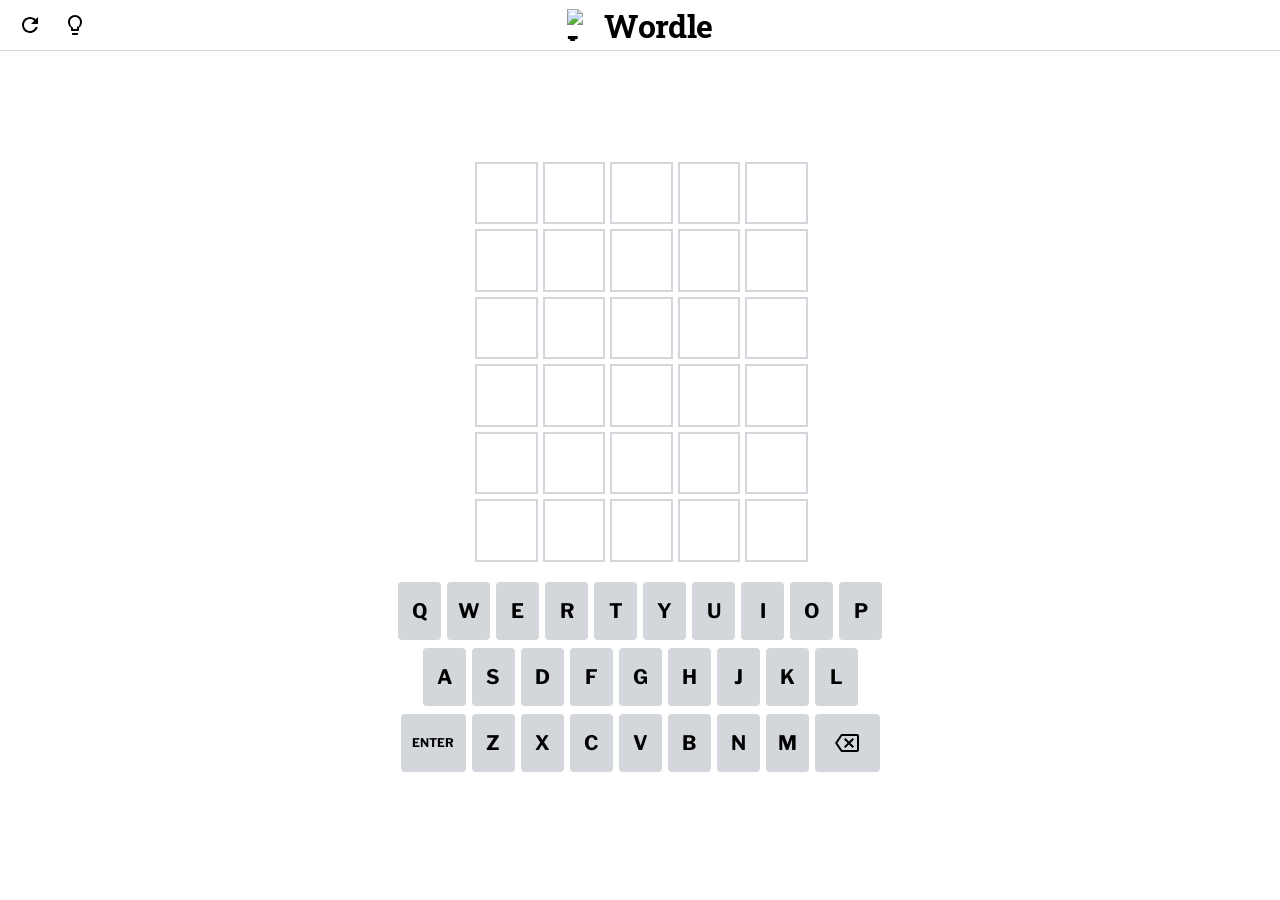
==== index.html @ 40e52862 "Add files via upload" ====
<!DOCTYPE html>
<html lang="zh-CN">
<head>
    <meta charset="UTF-8">
    <meta name="viewport" content="width=device-width, initial-scale=1.0, maximum-scale=1.0, user-scalable=no">
    <title>Wordle</title>
    <link rel="icon" type="image/png" href="wordle_logo_32x32.png">
    
    <!-- 引入官方替代字体 -->
    <link rel="preconnect" href="https://fonts.googleapis.com">
    <link rel="preconnect" href="https://fonts.gstatic.com" crossorigin>
    <link href="https://fonts.googleapis.com/css2?family=Libre+Franklin:wght@700&family=Roboto+Slab:wght@700&display=swap" rel="stylesheet">
    
    <style>
        :root {
            --green: #6aaa64;
            --yellow: #c9b458;
            --gray: #787c7e;
            --border-empty: #d3d6da;
            --border-filled: #878a8c;
            --bg: #ffffff;
            --text: #000000;
            --key-bg: #d3d6da;
        }
        @media (prefers-color-scheme: dark) {
            :root {
                --bg: #121213;
                --text: #ffffff;
                --border-empty: #3a3a3c;
                --border-filled: #565758;
                --key-bg: #818384;
            }
        }

        body {
            background-color: var(--bg);
            color: var(--text);
            font-family: 'Libre Franklin', sans-serif;
            margin: 0;
            display: flex;
            flex-direction: column;
            height: 100vh;
            overflow: hidden;
        }

        header {
            width: 100%;
            height: 50px;
            display: flex;
            justify-content: center;
            align-items: center;
            border-bottom: 1px solid var(--border-empty);
            font-family: 'Roboto Slab', serif;
            font-size: 32px;
            font-weight: 700;
            letter-spacing: -0.02em;
            position: relative;
            z-index: 30;
            flex-shrink: 0;
        }

        .header-controls { position: absolute; left: 10px; display: flex; gap: 5px; }
        .icon-btn { background: none; border: none; cursor: pointer; padding: 8px; display: flex; align-items: center; border-radius: 4px; transition: background-color 0.2s; outline: none; fill: var(--text); }
        .icon-btn:hover { background-color: rgba(120, 120, 120, 0.1); }
        .icon-btn svg { width: 24px; height: 24px; }

        header img { 
            width: 32px; 
            height: 32px; 
            margin-right: 5px; /* 间距 5px */
        }

        #main-layout { display: flex; flex-grow: 1; width: 100%; position: relative; overflow: hidden; }

        /* 提示面板：绝对定位在左侧，全高 */
        #hint-panel {
            position: absolute;
            left: 0;
            top: 0;
            bottom: 0;
            width: 200px;
            background-color: var(--bg);
            border-right: 1px solid var(--border-empty);
            z-index: 20;
            display: none;
            flex-direction: column;
            box-shadow: 2px 0 10px rgba(0,0,0,0.05);
            animation: slideIn 0.2s ease-out;
        }
        @keyframes slideIn { from { transform: translateX(-100%); } to { transform: translateX(0); } }

        #hint-header { padding: 15px 10px; font-size: 13px; font-weight: 700; text-transform: uppercase; border-bottom: 1px solid var(--border-empty); text-align: center; color: var(--gray); letter-spacing: 0.5px; }
        #hint-list { flex-grow: 1; overflow-y: auto; padding: 10px 0; font-family: 'Libre Franklin', sans-serif; font-weight: 700; font-size: 17px; line-height: 2.2; text-transform: uppercase; text-align: center; }
        #hint-list::-webkit-scrollbar { width: 4px; }
        #hint-list::-webkit-scrollbar-thumb { background: var(--border-empty); }

        /* 作答区：始终保持全屏居中 */
        #game-area { flex-grow: 1; display: flex; flex-direction: column; align-items: center; justify-content: center; width: 100%; }
        #game-container { display: flex; justify-content: center; align-items: center; margin-bottom: 10px; }
        #board { display: grid; grid-template-columns: repeat(5, 1fr); grid-gap: 5px; width: 330px; height: 400px; padding: 10px; visibility: hidden; }

        /* 键盘：等宽设计 */
        #keyboard { width: 100%; padding: 0 10px 20px; flex-shrink: 0; }
        .keyboard-row { display: flex; justify-content: center; margin-bottom: 8px; gap: 6px; }

        .key {
            background-color: var(--key-bg);
            border: 0;
            border-radius: 4px;
            height: 58px;
            width: 43px; /* 普通按键等宽 */
            display: flex;
            justify-content: center;
            align-items: center;
            font-family: 'Libre Franklin', sans-serif;
            font-weight: 700;
            font-size: 20px;
            cursor: pointer;
            color: var(--text);
            text-transform: uppercase;
            outline: none;
            fill: var(--text);
            user-select: none;
            -webkit-tap-highlight-color: transparent;
        }

        .key.wide {
            width: 65px; /* 功能键等宽 */
            font-size: 12px;
        }

        .key svg { width: 24px; height: 24px; pointer-events: none; }

        .tile { width: 100%; aspect-ratio: 1 / 1; border: 2px solid var(--border-empty); display: flex; justify-content: center; align-items: center; font-size: 2rem; font-weight: 700; text-transform: uppercase; box-sizing: border-box; user-select: none; backface-visibility: hidden; }
        .tile[data-state="filled"] { border-color: var(--border-filled); }
        .tile[data-state="correct"] { background-color: var(--green); border-color: var(--green); color: white; }
        .tile[data-state="present"] { background-color: var(--yellow); border-color: var(--yellow); color: white; }
        .tile[data-state="absent"] { background-color: var(--gray); border-color: var(--gray); color: white; }
        
        .pop { animation: pop 0.1s ease-in-out; }
        @keyframes pop { 50% { transform: scale(1.1); } }
        .flip { animation: flip 0.5s ease-in forwards; }
        @keyframes flip { 0% { transform: rotateX(0); } 50% { transform: rotateX(90deg); } 100% { transform: rotateX(0); } }
        .shake { animation: shake 600ms ease-in-out; }
        @keyframes shake { 0%, 100% { transform: translateX(0); } 10%, 30%, 50%, 70%, 90% { transform: translateX(-4px); } 20%, 40%, 60%, 80% { transform: translateX(4px); } }

        #toast-container { position: fixed; top: 10%; left: 50%; transform: translateX(-50%); z-index: 1000; display: flex; flex-direction: column; align-items: center; pointer-events: none; width: 100%; }
        .toast { background-color: var(--text); color: var(--bg); padding: 12px 18px; border-radius: 4px; font-family: 'Libre Franklin', sans-serif; font-weight: 700; margin-bottom: 10px; width: fit-content; text-align: center; box-shadow: 0 4px 10px rgba(0,0,0,0.3); opacity: 1; transition: opacity 0.4s ease; }
        #loading { position: absolute; top: 50%; font-weight: 700; }
    </style>
</head>
<body>

    <header>
        <div class="header-controls">
            <button class="icon-btn" title="Restart" onclick="resetGame()">
                <svg viewBox="0 0 24 24"><path d="M17.65,6.35C16.2,4.9 14.21,4 12,4c-4.42,0-7.99,3.58-7.99,8s3.57,8,7.99,8c3.73,0,6.84-2.55,7.73-6h-2.08 c-0.82,2.33-3.04,4-5.65,4c-3.31,0-6-2.69-6-6s2.69-6,6-6c1.66,0,3.14,0.69,4.22,1.78L13,11h7V4L17.65,6.35z"/></svg>
            </button>
            <button class="icon-btn" title="Hints" onclick="toggleHints()">
                <svg viewBox="0 0 24 24"><path d="M9 21c0 .55.45 1 1 1h4c.55 0 1-.45 1-1v-1H9v1zm3-19C8.14 2 5 5.14 5 9c0 2.38 1.19 4.47 3 5.74V17c0 .55.45 1 1 1h6c.55 0 1-.45 1-1v-2.26c1.81-1.27 3-3.36 3-5.74 0-3.86-3.14-7-7-7zm2.85 11.1l-.85.6V16h-4v-1.3l-.85-.6C7.8 13.15 7 11.18 7 9c0-2.76 2.24-5 5-5s5 2.24 5 5c0 2.18-.8 4.15-2.15 5.1z"/></svg>
            </button>
        </div>
        <img src="wordle_logo_32x32.png" alt="Logo">
        Wordle
    </header>

    <div id="loading">Loading dictionary...</div>
    <div id="toast-container"></div>

    <div id="main-layout">
        <aside id="hint-panel">
            <div id="hint-header">Possible Words</div>
            <div id="hint-list"></div>
        </aside>

        <main id="game-area">
            <div id="game-container">
                <div id="board"></div>
            </div>

            <div id="keyboard">
                <div class="keyboard-row" id="row1"></div>
                <div class="keyboard-row" id="row2"></div>
                <div class="keyboard-row" id="row3"></div>
            </div>
        </main>
    </div>

<script>
    const ANSWERS_FILE = 'possible_words.txt';
    const ALLOWED_FILE = 'allowed_words.txt';

    let targetWord = "";
    let validGuesses = new Set();
    let answersPool = [];
    let currentGuess = "";
    let guesses = [];
    let isAnimating = false;
    let initialized = false;
    let gameOverToast = null;
    let gameStatus = "playing";
    let hintsVisible = false;

    let constraints = {
        correct: Array(5).fill(null),
        present: {}, 
        absent: new Set()
    };

    const PRAISES = ["Genius", "Magnificent", "Impressive", "Splendid", "Great", "Phew"];

    async function initGame() {
        try {
            const [res1, res2] = await Promise.all([fetch(ANSWERS_FILE), fetch(ALLOWED_FILE)]);
            const text1 = await res1.text();
            const text2 = await res2.text();
            answersPool = text1.split(/\r?\n/).map(w => w.trim().toUpperCase()).filter(w => w.length === 5).sort();
            const allowed = text2.split(/\r?\n/).map(w => w.trim().toUpperCase()).filter(w => w.length === 5);
            validGuesses = new Set([...answersPool, ...allowed]);
            startNewRound();
            document.getElementById('loading').style.display = 'none';
            document.getElementById('board').style.visibility = 'visible';
            initialized = true;
        } catch (e) {
            document.getElementById('loading').textContent = "Dictionary Load Error.";
        }
    }

    function startNewRound() {
        if (gameOverToast) { gameOverToast.remove(); gameOverToast = null; }
        targetWord = answersPool[Math.floor(Math.random() * answersPool.length)];
        currentGuess = "";
        guesses = [];
        gameStatus = "playing";
        constraints = { correct: Array(5).fill(null), present: {}, absent: new Set() };
        updateHintList();
        
        document.querySelectorAll('.tile').forEach(tile => {
            tile.textContent = "";
            tile.removeAttribute("data-state");
            tile.classList.remove("pop", "shake", "flip");
        });
        document.querySelectorAll('.key').forEach(key => {
            key.removeAttribute("data-state");
            key.style.backgroundColor = "";
            key.style.color = "";
        });
    }

    function toggleHints() {
        hintsVisible = !hintsVisible;
        const panel = document.getElementById('hint-panel');
        panel.style.display = hintsVisible ? 'flex' : 'none';
        if (hintsVisible) updateHintList();
    }

    function updateHintList() {
        const listEl = document.getElementById('hint-list');
        const possible = answersPool.filter(word => {
            for (let i = 0; i < 5; i++) {
                if (constraints.correct[i] && word[i] !== constraints.correct[i]) return false;
            }
            for (let char in constraints.present) {
                if (!word.includes(char)) return false;
                for (let pos of constraints.present[char]) {
                    if (word[pos] === char) return false;
                }
            }
            for (let char of constraints.absent) {
                if (constraints.correct.includes(char) || constraints.present[char]) continue;
                if (word.includes(char)) return false;
            }
            return true;
        });

        document.getElementById('hint-header').textContent = `${possible.length} Possible`;
        listEl.innerHTML = possible.join('<br>');
    }

    function resetGame() {
        if (isAnimating) return;
        if (document.activeElement) document.activeElement.blur();
        startNewRound();
        showToast("New Game Started");
    }

    const board = document.getElementById("board");
    for (let i = 0; i < 30; i++) {
        const tile = document.createElement("div");
        tile.className = "tile";
        tile.id = "tile-" + i;
        board.appendChild(tile);
    }

    const keyRows = [['Q','W','E','R','T','Y','U','I','O','P'],['A','S','D','F','G','H','J','K','L'],['ENTER','Z','X','C','V','B','N','M','⌫']];
    keyRows.forEach((row, idx) => {
        const rowEl = document.getElementById(`row${idx + 1}`);
        row.forEach(key => {
            const btn = document.createElement("button");
            btn.className = "key";
            if (key === "ENTER" || key === "⌫") btn.classList.add("wide");
            btn.dataset.key = key;
            if (key === "⌫") {
                btn.innerHTML = `<svg viewBox="0 0 24 24"><path d="M22 3H7c-.69 0-1.23.35-1.59.88L0 12l5.41 8.11c.36.53.9.89 1.59.89h15c1.1 0 2-.9 2-2V5c0-1.1-.9-2-2-2zm0 16H7.07L2.4 12l4.66-7H22v14zm-11.59-2L14 13.41 17.59 17 19 15.59 15.41 12 19 8.41 17.59 7 14 10.59 10.41 7 9 8.41 12.59 12 9 15.59z"></path></svg>`;
            } else {
                btn.textContent = key;
            }
            btn.onclick = (e) => { handleInput(key); e.currentTarget.blur(); };
            rowEl.appendChild(btn);
        });
    });

    function handleInput(key) {
        if (!initialized || isAnimating || gameStatus !== "playing") return;

        if (key === "ENTER") {
            validateAndSubmit();
        } else if (key === "⌫" || key === "Backspace") {
            if (currentGuess.length > 0) {
                const idx = guesses.length * 5 + currentGuess.length - 1;
                const tile = document.getElementById(`tile-${idx}`);
                tile.textContent = "";
                tile.removeAttribute("data-state");
                tile.classList.remove("pop");
                currentGuess = currentGuess.slice(0, -1);
            }
        } else if (/^[A-Z]$/.test(key.toUpperCase()) && currentGuess.length < 5) {
            const char = key.toUpperCase();
            const idx = guesses.length * 5 + currentGuess.length;
            const tile = document.getElementById(`tile-${idx}`);
            tile.textContent = char;
            tile.setAttribute("data-state", "filled");
            tile.classList.remove("pop");
            void tile.offsetWidth;
            tile.classList.add("pop");
            currentGuess += char;
        }
    }

    document.onkeydown = (e) => {
        if (e.key === "Enter" && document.activeElement) document.activeElement.blur();
        handleInput(e.key === "Enter" ? "ENTER" : e.key === "Backspace" ? "⌫" : e.key.toUpperCase());
    };

    function validateAndSubmit() {
        if (currentGuess.length < 5) {
            showToast("Not enough letters");
            shakeRow();
            return;
        }
        if (!validGuesses.has(currentGuess)) {
            showToast("Not in word list");
            shakeRow();
            return;
        }
        submitGuess();
    }

    function shakeRow() {
        const startIdx = guesses.length * 5;
        for (let i = 0; i < 5; i++) {
            const tile = document.getElementById(`tile-${startIdx + i}`);
            tile.classList.remove("shake");
            void tile.offsetWidth; 
            tile.classList.add("shake");
            setTimeout(() => tile.classList.remove("shake"), 600);
        }
    }

    function submitGuess() {
        isAnimating = true;
        const startIdx = guesses.length * 5;
        const guessString = currentGuess;
        const guessArr = guessString.split("");
        const targetArr = [...targetWord];
        const states = Array(5).fill("absent");

        guessArr.forEach((c, i) => {
            if (c === targetArr[i]) {
                states[i] = "correct";
                targetArr[i] = null;
                constraints.correct[i] = c;
            }
        });
        guessArr.forEach((c, i) => {
            if (states[i] !== "correct" && targetArr.includes(c)) {
                states[i] = "present";
                targetArr[targetArr.indexOf(c)] = null;
                if (!constraints.present[c]) constraints.present[c] = [];
                constraints.present[c].push(i);
            } else if (states[i] === "absent") {
                constraints.absent.add(c);
            }
        });

        guessArr.forEach((char, i) => {
            const tile = document.getElementById(`tile-${startIdx + i}`);
            setTimeout(() => {
                tile.classList.remove("pop", "shake", "flip");
                void tile.offsetWidth; 
                tile.classList.add("flip");
                setTimeout(() => tile.setAttribute("data-state", states[i]), 250);
            }, i * 300);
        });

        setTimeout(() => {
            guessArr.forEach((char, i) => updateKey(char, states[i]));
            isAnimating = false;
            if (hintsVisible) updateHintList();
            
            if (guessString === targetWord) {
                gameStatus = "won";
                showToast(PRAISES[guesses.length - 1]);
            } else if (guesses.length === 6) {
                gameStatus = "lost";
                showToast(targetWord, true);
            }
        }, 1700); 

        guesses.push(guessString);
        currentGuess = "";
    }

    function updateKey(char, state) {
        const key = document.querySelector(`.key[data-key="${char}"]`);
        if (!key) return;
        const current = key.getAttribute("data-state");
        if (state === "correct") {
            key.setAttribute("data-state", "correct");
            key.style.backgroundColor = "var(--green)";
        } else if (state === "present" && current !== "correct") {
            key.setAttribute("data-state", "present");
            key.style.backgroundColor = "var(--yellow)";
        } else if (!current) {
            key.setAttribute("data-state", "absent");
            key.style.backgroundColor = "var(--gray)";
        }
        key.style.color = "white";
    }

    function showToast(msg, persistent = false) {
        const t = document.createElement("div");
        t.className = "toast";
        t.textContent = msg;
        document.getElementById("toast-container").appendChild(t);
        if (persistent) {
            gameOverToast = t;
        } else {
            setTimeout(() => {
                t.style.opacity = "0";
                setTimeout(() => t.remove(), 400);
            }, 1800);
        }
    }

    initGame();
</script>
</body>
</html>
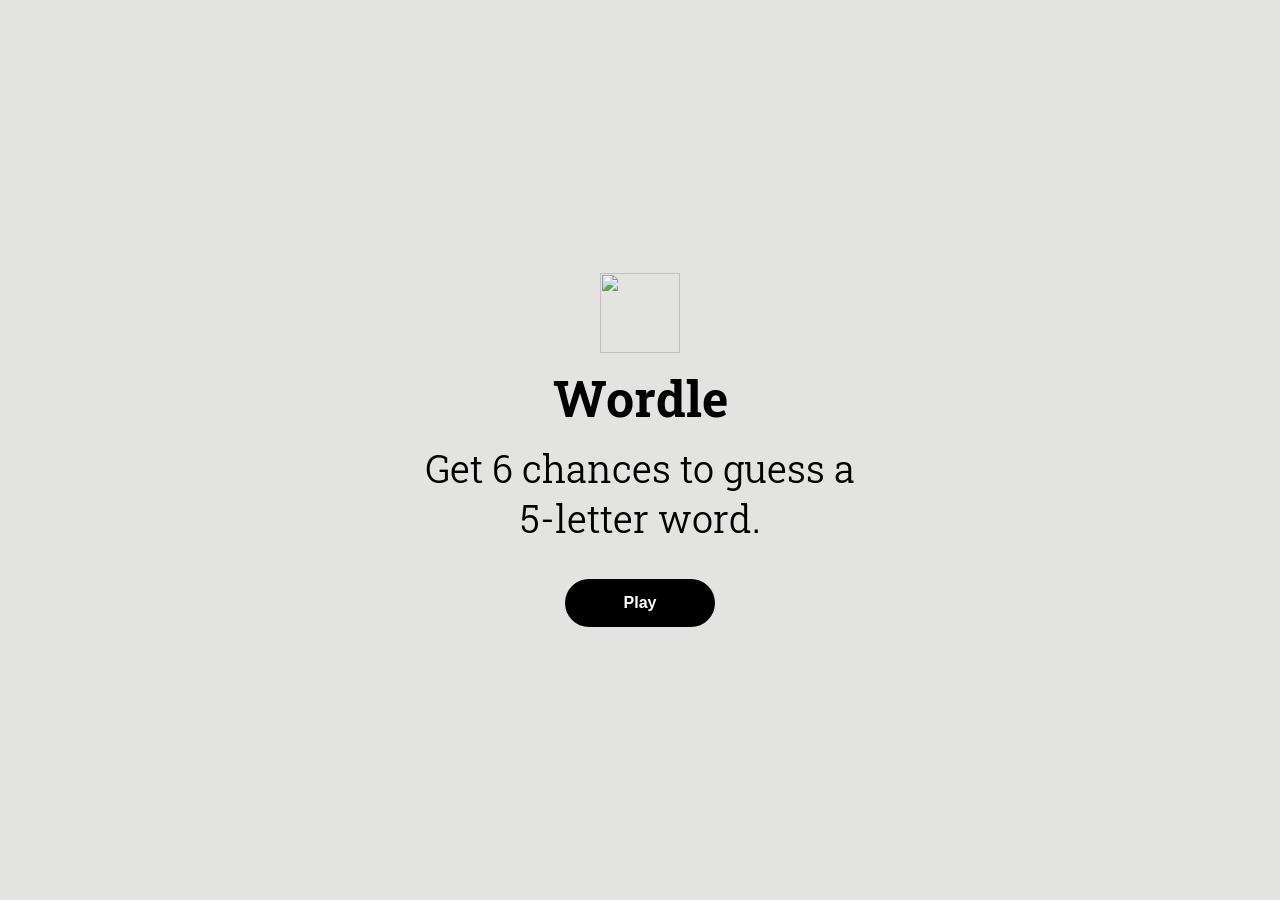
==== commit 70b500d3: "添加游戏开始前的遮罩" ====
--- a/index.html
+++ b/index.html
@@ -9,7 +9,7 @@
     <!-- 引入官方替代字体 -->
     <link rel="preconnect" href="https://fonts.googleapis.com">
     <link rel="preconnect" href="https://fonts.gstatic.com" crossorigin>
-    <link href="https://fonts.googleapis.com/css2?family=Libre+Franklin:wght@700&family=Roboto+Slab:wght@700&display=swap" rel="stylesheet">
+    <link href="https://fonts.googleapis.com/css2?family=Libre+Franklin:wght@100..900&family=Roboto+Slab:wght@100..900&display=swap" rel="stylesheet">
     
     <style>
         :root {
@@ -147,10 +147,53 @@
         #toast-container { position: fixed; top: 10%; left: 50%; transform: translateX(-50%); z-index: 1000; display: flex; flex-direction: column; align-items: center; pointer-events: none; width: 100%; }
         .toast { background-color: var(--text); color: var(--bg); padding: 12px 18px; border-radius: 4px; font-family: 'Libre Franklin', sans-serif; font-weight: 700; margin-bottom: 10px; width: fit-content; text-align: center; box-shadow: 0 4px 10px rgba(0,0,0,0.3); opacity: 1; transition: opacity 0.4s ease; }
         #loading { position: absolute; top: 50%; font-weight: 700; }
+
+        #start-screen {
+            position: fixed; top: 0; left: 0; width: 100%; height: 100%;
+            background-color: #e3e3e1; /* 官网米灰色 */
+            color: #000000; z-index: 1000;
+            display: flex; justify-content: center; align-items: center;
+            transition: opacity 0.4s ease-out;
+        }
+
+        .start-content { text-align: center; width: 100%; max-width: 500px; }
+
+        .start-logo { width: 80px; height: 80px; margin-bottom: 12px; }
+
+        .start-title { 
+            font-family: 'Roboto Slab', serif; 
+            font-size: 50px; font-weight: 700; 
+            margin: 0 0 12px;
+        }
+
+        .start-subtitle { 
+            font-family: 'Roboto Slab', sans-serif;
+            font-size: 38px; 
+            font-weight: 350;
+            margin: 0 0 36px; 
+        }
+
+        .play-btn { 
+            background: #000; color: #fff; border: none; 
+            border-radius: 30px; height: 48px; width: 150px;
+            font-size: 16px; font-weight: 700; 
+            cursor: pointer; transition: transform 0.1s;
+        }
+
+        .play-btn:active { transform: scale(0.96); }
+
+        .hidden { opacity: 0; pointer-events: none; }
     </style>
 </head>
 <body>
-
+    <div id="start-screen">
+        <div class="start-content">
+            <img src="wordle-icon.svg" class="start-logo">
+            <h1 class="start-title">Wordle</h1>
+            <p class="start-subtitle">Get 6 chances to guess a <span style="white-space:nowrap">5-letter</span> word.</p>
+            <button class="play-btn" onclick="dismissStartScreen()">Play</button>
+        </div>
+    </div>
     <header>
         <div class="header-controls">
             <button class="icon-btn" title="Restart" onclick="resetGame()">
@@ -454,6 +497,61 @@
     }
 
     initGame();
+
+    // 设置当前日期显示
+    function updateDate() {
+        const options = { month: 'long', day: 'numeric', year: 'numeric' };
+        const today = new Date().toLocaleDateString('en-US', options);
+        const dateEl = document.getElementById('current-date');
+        if (dateEl) dateEl.textContent = today;
+    }
+
+    // 关闭遮罩
+    function dismissStartScreen() {
+        const screen = document.getElementById('start-screen');
+        screen.classList.add('hidden');
+        // 遮罩消失后再移除 DOM，防止干扰点击
+        setTimeout(() => screen.style.display = 'none', 300);
+    }
+
+    // 修改原有的 handleInput，增加遮罩状态判断
+    const originalHandleInput = handleInput;
+    handleInput = function(key) {
+        const startScreen = document.getElementById('start-screen');
+        // 如果封面还在，不处理任何输入
+        if (startScreen && !startScreen.classList.contains('hidden')) return;
+        originalHandleInput(key);
+    };
+
+    // 在初始化时更新日期
+    updateDate();
+
+    // 更新日期并控制遮罩
+    function initStartScreen() {
+        const options = { month: 'long', day: 'numeric', year: 'numeric' };
+        const dateEl = document.getElementById('current-date');
+        if (dateEl) dateEl.textContent = new Date().toLocaleDateString('en-US', options);
+    }
+
+    function dismissStartScreen() {
+        const screen = document.getElementById('start-screen');
+        screen.classList.add('hidden');
+        setTimeout(() => screen.style.display = 'none', 300);
+    }
+
+    // 拦截键盘输入，防止在封面打开时可以玩游戏
+    const oldHandleInput = handleInput;
+    handleInput = function(key) {
+        const screen = document.getElementById('start-screen');
+        if (screen && !screen.classList.contains('hidden')) {
+            // 如果按了回车也可以开始游戏
+            if (key === "ENTER") dismissStartScreen();
+            return;
+        }
+        oldHandleInput(key);
+    };
+
+    initStartScreen();
 </script>
 </body>
 </html>
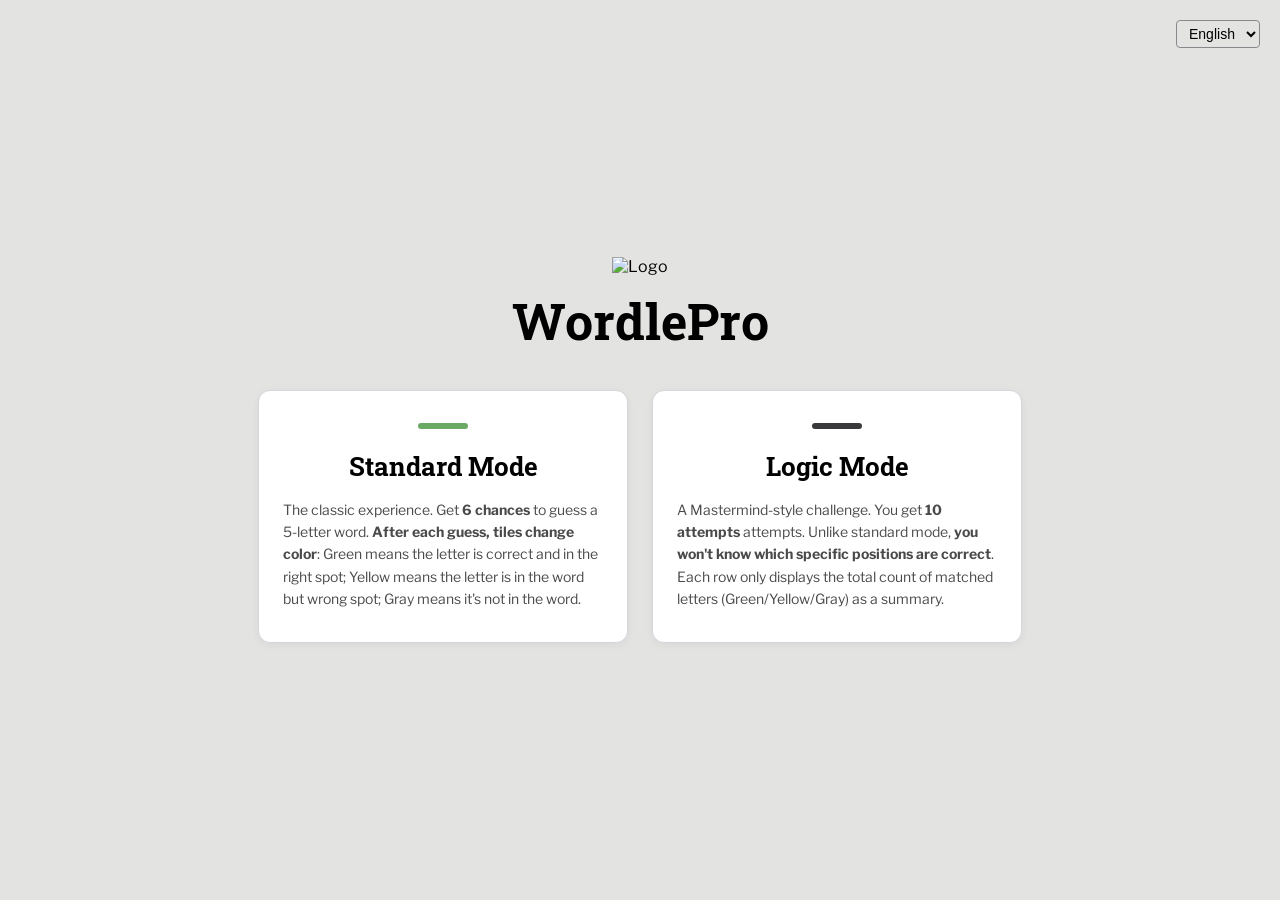
==== commit a7d32973: "修改网站标题并增加#8功能 Close #8" ====
--- a/index.html
+++ b/index.html
@@ -1,557 +1,202 @@
 <!DOCTYPE html>
 <html lang="zh-CN">
+
 <head>
     <meta charset="UTF-8">
     <meta name="viewport" content="width=device-width, initial-scale=1.0, maximum-scale=1.0, user-scalable=no">
-    <title>Wordle</title>
+    <title>WordlePro</title>
     <link rel="icon" type="image/png" href="wordle_logo_32x32.png">
-    
-    <!-- 引入官方替代字体 -->
+
+    <!-- 引入字体 -->
     <link rel="preconnect" href="https://fonts.googleapis.com">
     <link rel="preconnect" href="https://fonts.gstatic.com" crossorigin>
     <link href="https://fonts.googleapis.com/css2?family=Libre+Franklin:wght@100..900&family=Roboto+Slab:wght@100..900&display=swap" rel="stylesheet">
-    
+
     <style>
-        :root {
-            --green: #6aaa64;
-            --yellow: #c9b458;
-            --gray: #787c7e;
-            --border-empty: #d3d6da;
-            --border-filled: #878a8c;
-            --bg: #ffffff;
-            --text: #000000;
-            --key-bg: #d3d6da;
-        }
-        @media (prefers-color-scheme: dark) {
-            :root {
-                --bg: #121213;
-                --text: #ffffff;
-                --border-empty: #3a3a3c;
-                --border-filled: #565758;
-                --key-bg: #818384;
-            }
-        }
-
         body {
-            background-color: var(--bg);
-            color: var(--text);
-            font-family: 'Libre Franklin', sans-serif;
+            background-color: #e3e3e1; /* 官网米灰色背景 */
             margin: 0;
-            display: flex;
-            flex-direction: column;
-            height: 100vh;
-            overflow: hidden;
-        }
-
-        header {
-            width: 100%;
-            height: 50px;
             display: flex;
             justify-content: center;
             align-items: center;
-            border-bottom: 1px solid var(--border-empty);
+            min-height: 100vh;
+            font-family: 'Libre Franklin', sans-serif;
+            color: #000;
+            overflow-x: hidden;
+        }
+
+        .portal-content {
+            text-align: center;
+            width: 95%;
+            max-width: 800px;
+            padding: 20px 0;
+        }
+
+        /* 保持 80px 大小 */
+        .portal-logo {
+            width: 80px;
+            height: 80px;
+            margin-bottom: 12px;
+        }
+
+        /* 保持 50px 大小 */
+        .portal-title {
             font-family: 'Roboto Slab', serif;
-            font-size: 32px;
+            font-size: 50px;
             font-weight: 700;
-            letter-spacing: -0.02em;
-            position: relative;
-            z-index: 30;
-            flex-shrink: 0;
-        }
-
-        .header-controls { position: absolute; left: 10px; display: flex; gap: 5px; }
-        .icon-btn { background: none; border: none; cursor: pointer; padding: 8px; display: flex; align-items: center; border-radius: 4px; transition: background-color 0.2s; outline: none; fill: var(--text); }
-        .icon-btn:hover { background-color: rgba(120, 120, 120, 0.1); }
-        .icon-btn svg { width: 24px; height: 24px; }
-
-        header img { 
-            width: 32px; 
-            height: 32px; 
-            margin-right: 5px; /* 间距 5px */
-        }
-
-        #main-layout { display: flex; flex-grow: 1; width: 100%; position: relative; overflow: hidden; }
-
-        /* 提示面板：绝对定位在左侧，全高 */
-        #hint-panel {
+            margin: 0 0 36px;
+        }
+
+        /* 卡片容器布局 */
+        .card-container {
+            display: flex;
+            gap: 24px;
+            justify-content: center;
+            flex-wrap: wrap; /* 手机端自动换行 */
+        }
+
+        /* 卡片基础样式 */
+        .game-card {
+            background-color: #ffffff;
+            border: 1px solid #d3d6da;
+            border-radius: 12px;
+            padding: 32px 24px;
+            width: 320px;
+            text-decoration: none;
+            color: inherit;
+            display: flex;
+            flex-direction: column;
+            align-items: center;
+            transition: transform 0.2s ease, box-shadow 0.2s ease, border-color 0.2s ease;
+            cursor: pointer;
+            box-shadow: 0 2px 8px rgba(0,0,0,0.05);
+        }
+
+        .game-card:hover {
+            transform: translateY(-8px);
+            box-shadow: 0 12px 24px rgba(0,0,0,0.1);
+            border-color: #878a8c;
+        }
+
+        .game-card:active {
+            transform: translateY(-4px);
+        }
+
+        .card-title {
+            font-family: 'Roboto Slab', serif;
+            font-size: 26px;
+            font-weight: 700;
+            margin: 0 0 16px;
+        }
+
+        .card-desc {
+            font-size: 14px;
+            line-height: 1.6;
+            color: #4a4a4a;
+            margin: 0;
+            text-align: left; /* 说明文字左对齐更易读 */
+        }
+
+        /* 强调普通/困难颜色的线条 */
+        .card-accent {
+            width: 50px;
+            height: 6px;
+            border-radius: 3px;
+            margin-bottom: 20px;
+        }
+        .accent-wordle { background-color: #6aaa64; } /* 绿色 */
+        .accent-hard { background-color: #3a3a3c; }   /* 深灰 */
+
+        /* 顶部语言切换 */
+        .lang-switcher {
             position: absolute;
-            left: 0;
-            top: 0;
-            bottom: 0;
-            width: 200px;
-            background-color: var(--bg);
-            border-right: 1px solid var(--border-empty);
-            z-index: 20;
-            display: none;
-            flex-direction: column;
-            box-shadow: 2px 0 10px rgba(0,0,0,0.05);
-            animation: slideIn 0.2s ease-out;
-        }
-        @keyframes slideIn { from { transform: translateX(-100%); } to { transform: translateX(0); } }
-
-        #hint-header { padding: 15px 10px; font-size: 13px; font-weight: 700; text-transform: uppercase; border-bottom: 1px solid var(--border-empty); text-align: center; color: var(--gray); letter-spacing: 0.5px; }
-        #hint-list { flex-grow: 1; overflow-y: auto; padding: 10px 0; font-family: 'Libre Franklin', sans-serif; font-weight: 700; font-size: 17px; line-height: 2.2; text-transform: uppercase; text-align: center; }
-        #hint-list::-webkit-scrollbar { width: 4px; }
-        #hint-list::-webkit-scrollbar-thumb { background: var(--border-empty); }
-
-        /* 作答区：始终保持全屏居中 */
-        #game-area { flex-grow: 1; display: flex; flex-direction: column; align-items: center; justify-content: center; width: 100%; }
-        #game-container { display: flex; justify-content: center; align-items: center; margin-bottom: 10px; }
-        #board { display: grid; grid-template-columns: repeat(5, 1fr); grid-gap: 5px; width: 330px; height: 400px; padding: 10px; visibility: hidden; }
-
-        /* 键盘：等宽设计 */
-        #keyboard { width: 100%; padding: 0 10px 20px; flex-shrink: 0; }
-        .keyboard-row { display: flex; justify-content: center; margin-bottom: 8px; gap: 6px; }
-
-        .key {
-            background-color: var(--key-bg);
-            border: 0;
+            top: 20px;
+            right: 20px;
+        }
+
+        #lang-select {
+            background: transparent;
+            border: 1px solid #878a8c;
             border-radius: 4px;
-            height: 58px;
-            width: 43px; /* 普通按键等宽 */
-            display: flex;
-            justify-content: center;
-            align-items: center;
-            font-family: 'Libre Franklin', sans-serif;
-            font-weight: 700;
-            font-size: 20px;
+            padding: 4px 8px;
+            font-size: 14px;
             cursor: pointer;
-            color: var(--text);
-            text-transform: uppercase;
             outline: none;
-            fill: var(--text);
-            user-select: none;
-            -webkit-tap-highlight-color: transparent;
-        }
-
-        .key.wide {
-            width: 65px; /* 功能键等宽 */
-            font-size: 12px;
-        }
-
-        .key svg { width: 24px; height: 24px; pointer-events: none; }
-
-        .tile { width: 100%; aspect-ratio: 1 / 1; border: 2px solid var(--border-empty); display: flex; justify-content: center; align-items: center; font-size: 2rem; font-weight: 700; text-transform: uppercase; box-sizing: border-box; user-select: none; backface-visibility: hidden; }
-        .tile[data-state="filled"] { border-color: var(--border-filled); }
-        .tile[data-state="correct"] { background-color: var(--green); border-color: var(--green); color: white; }
-        .tile[data-state="present"] { background-color: var(--yellow); border-color: var(--yellow); color: white; }
-        .tile[data-state="absent"] { background-color: var(--gray); border-color: var(--gray); color: white; }
-        
-        .pop { animation: pop 0.1s ease-in-out; }
-        @keyframes pop { 50% { transform: scale(1.1); } }
-        .flip { animation: flip 0.5s ease-in forwards; }
-        @keyframes flip { 0% { transform: rotateX(0); } 50% { transform: rotateX(90deg); } 100% { transform: rotateX(0); } }
-        .shake { animation: shake 600ms ease-in-out; }
-        @keyframes shake { 0%, 100% { transform: translateX(0); } 10%, 30%, 50%, 70%, 90% { transform: translateX(-4px); } 20%, 40%, 60%, 80% { transform: translateX(4px); } }
-
-        #toast-container { position: fixed; top: 10%; left: 50%; transform: translateX(-50%); z-index: 1000; display: flex; flex-direction: column; align-items: center; pointer-events: none; width: 100%; }
-        .toast { background-color: var(--text); color: var(--bg); padding: 12px 18px; border-radius: 4px; font-family: 'Libre Franklin', sans-serif; font-weight: 700; margin-bottom: 10px; width: fit-content; text-align: center; box-shadow: 0 4px 10px rgba(0,0,0,0.3); opacity: 1; transition: opacity 0.4s ease; }
-        #loading { position: absolute; top: 50%; font-weight: 700; }
-
-        #start-screen {
-            position: fixed; top: 0; left: 0; width: 100%; height: 100%;
-            background-color: #e3e3e1; /* 官网米灰色 */
-            color: #000000; z-index: 1000;
-            display: flex; justify-content: center; align-items: center;
-            transition: opacity 0.4s ease-out;
-        }
-
-        .start-content { text-align: center; width: 100%; max-width: 500px; }
-
-        .start-logo { width: 80px; height: 80px; margin-bottom: 12px; }
-
-        .start-title { 
-            font-family: 'Roboto Slab', serif; 
-            font-size: 50px; font-weight: 700; 
-            margin: 0 0 12px;
-        }
-
-        .start-subtitle { 
-            font-family: 'Roboto Slab', sans-serif;
-            font-size: 38px; 
-            font-weight: 350;
-            margin: 0 0 36px; 
-        }
-
-        .play-btn { 
-            background: #000; color: #fff; border: none; 
-            border-radius: 30px; height: 48px; width: 150px;
-            font-size: 16px; font-weight: 700; 
-            cursor: pointer; transition: transform 0.1s;
-        }
-
-        .play-btn:active { transform: scale(0.96); }
-
-        .hidden { opacity: 0; pointer-events: none; }
+        }
+
+        /* 适配移动端 */
+        @media (max-width: 600px) {
+            .portal-title { font-size: 40px; }
+            .game-card { width: 100%; max-width: 340px; }
+            .card-container { padding: 0 20px; }
+        }
     </style>
 </head>
+
 <body>
-    <div id="start-screen">
-        <div class="start-content">
-            <img src="wordle-icon.svg" class="start-logo">
-            <h1 class="start-title">Wordle</h1>
-            <p class="start-subtitle">Get 6 chances to guess a <span style="white-space:nowrap">5-letter</span> word.</p>
-            <button class="play-btn" onclick="dismissStartScreen()">Play</button>
+    <div class="lang-switcher">
+        <select id="lang-select" onchange="changeLanguage(this.value)">
+            <option value="en">English</option>
+            <option value="zh">中文</option>
+        </select>
+    </div>
+
+    <div class="portal-content">
+        <img src="wordle-icon.svg" class="portal-logo" alt="Logo">
+        <h1 class="portal-title">WordlePro</h1>
+        
+        <div class="card-container">
+            <!-- Wordle 卡片 -->
+            <a href="wordle.html" class="game-card">
+                <div class="card-accent accent-wordle"></div>
+                <h2 class="card-title" id="title-wordle">WordlePro</h2>
+                <p class="card-desc" id="desc-wordle"></p>
+            </a>
+
+            <!-- Hard Wordle 卡片 -->
+            <a href="hard_wordle.html" class="game-card">
+                <div class="card-accent accent-hard"></div>
+                <h2 class="card-title" id="title-hard">Hard Wordle</h2>
+                <p class="card-desc" id="desc-hard"></p>
+            </a>
         </div>
     </div>
-    <header>
-        <div class="header-controls">
-            <button class="icon-btn" title="Restart" onclick="resetGame()">
-                <svg viewBox="0 0 24 24"><path d="M17.65,6.35C16.2,4.9 14.21,4 12,4c-4.42,0-7.99,3.58-7.99,8s3.57,8,7.99,8c3.73,0,6.84-2.55,7.73-6h-2.08 c-0.82,2.33-3.04,4-5.65,4c-3.31,0-6-2.69-6-6s2.69-6,6-6c1.66,0,3.14,0.69,4.22,1.78L13,11h7V4L17.65,6.35z"/></svg>
-            </button>
-            <button class="icon-btn" title="Hints" onclick="toggleHints()">
-                <svg viewBox="0 0 24 24"><path d="M9 21c0 .55.45 1 1 1h4c.55 0 1-.45 1-1v-1H9v1zm3-19C8.14 2 5 5.14 5 9c0 2.38 1.19 4.47 3 5.74V17c0 .55.45 1 1 1h6c.55 0 1-.45 1-1v-2.26c1.81-1.27 3-3.36 3-5.74 0-3.86-3.14-7-7-7zm2.85 11.1l-.85.6V16h-4v-1.3l-.85-.6C7.8 13.15 7 11.18 7 9c0-2.76 2.24-5 5-5s5 2.24 5 5c0 2.18-.8 4.15-2.15 5.1z"/></svg>
-            </button>
-        </div>
-        <img src="wordle_logo_32x32.png" alt="Logo">
-        Wordle
-    </header>
-
-    <div id="loading">Loading dictionary...</div>
-    <div id="toast-container"></div>
-
-    <div id="main-layout">
-        <aside id="hint-panel">
-            <div id="hint-header">Possible Words</div>
-            <div id="hint-list"></div>
-        </aside>
-
-        <main id="game-area">
-            <div id="game-container">
-                <div id="board"></div>
-            </div>
-
-            <div id="keyboard">
-                <div class="keyboard-row" id="row1"></div>
-                <div class="keyboard-row" id="row2"></div>
-                <div class="keyboard-row" id="row3"></div>
-            </div>
-        </main>
-    </div>
-
-<script>
-    const ANSWERS_FILE = 'possible_words.txt';
-    const ALLOWED_FILE = 'allowed_words.txt';
-
-    let targetWord = "";
-    let validGuesses = new Set();
-    let answersPool = [];
-    let currentGuess = "";
-    let guesses = [];
-    let isAnimating = false;
-    let initialized = false;
-    let gameOverToast = null;
-    let gameStatus = "playing";
-    let hintsVisible = false;
-
-    let constraints = {
-        correct: Array(5).fill(null),
-        present: {}, 
-        absent: new Set()
-    };
-
-    const PRAISES = ["Genius", "Magnificent", "Impressive", "Splendid", "Great", "Phew"];
-
-    async function initGame() {
-        try {
-            const [res1, res2] = await Promise.all([fetch(ANSWERS_FILE), fetch(ALLOWED_FILE)]);
-            const text1 = await res1.text();
-            const text2 = await res2.text();
-            answersPool = text1.split(/\r?\n/).map(w => w.trim().toUpperCase()).filter(w => w.length === 5).sort();
-            const allowed = text2.split(/\r?\n/).map(w => w.trim().toUpperCase()).filter(w => w.length === 5);
-            validGuesses = new Set([...answersPool, ...allowed]);
-            startNewRound();
-            document.getElementById('loading').style.display = 'none';
-            document.getElementById('board').style.visibility = 'visible';
-            initialized = true;
-        } catch (e) {
-            document.getElementById('loading').textContent = "Dictionary Load Error.";
-        }
-    }
-
-    function startNewRound() {
-        if (gameOverToast) { gameOverToast.remove(); gameOverToast = null; }
-        targetWord = answersPool[Math.floor(Math.random() * answersPool.length)];
-        currentGuess = "";
-        guesses = [];
-        gameStatus = "playing";
-        constraints = { correct: Array(5).fill(null), present: {}, absent: new Set() };
-        updateHintList();
-        
-        document.querySelectorAll('.tile').forEach(tile => {
-            tile.textContent = "";
-            tile.removeAttribute("data-state");
-            tile.classList.remove("pop", "shake", "flip");
-        });
-        document.querySelectorAll('.key').forEach(key => {
-            key.removeAttribute("data-state");
-            key.style.backgroundColor = "";
-            key.style.color = "";
-        });
-    }
-
-    function toggleHints() {
-        hintsVisible = !hintsVisible;
-        const panel = document.getElementById('hint-panel');
-        panel.style.display = hintsVisible ? 'flex' : 'none';
-        if (hintsVisible) updateHintList();
-    }
-
-    function updateHintList() {
-        const listEl = document.getElementById('hint-list');
-        const possible = answersPool.filter(word => {
-            for (let i = 0; i < 5; i++) {
-                if (constraints.correct[i] && word[i] !== constraints.correct[i]) return false;
+
+    <script>
+        let currentLang = localStorage.getItem('language') || 'en';
+
+        const i18n = {
+            en: {
+                wordleTitle: "Standard Mode",
+                wordleDesc: "The classic experience. Get <strong>6 chances</strong> to guess a 5-letter word. <strong>After each guess, tiles change color</strong>: Green means the letter is correct and in the right spot; Yellow means the letter is in the word but wrong spot; Gray means it's not in the word.",
+                hardTitle: "Logic Mode",
+                hardDesc: "A Mastermind-style challenge. You get <strong>10 attempts</strong> attempts. Unlike standard mode, <strong>you won't know which specific positions are correct</strong>. Each row only displays the total count of matched letters (Green/Yellow/Gray) as a summary."
+            },
+            zh: {
+                wordleTitle: "标准模式",
+                wordleDesc: "经典玩法。共有 <strong>6 次机会</strong>猜出 5 字母单词。<strong>每次猜测后，方块颜色会改变</strong>：绿色代表字母和位置完全正确；黄色代表字母正确但位置错误；灰色代表单词中不包含该字母。",
+                hardTitle: "逻辑模式",
+                hardDesc: "珠玑妙算（Mastermind）风格。共有 <strong>10 次机会</strong>。<strong>系统不会告知具体哪个字母正确</strong>，而是在每行末尾通过汇总方块显示位置正确（绿）、字母正确（黄）和错误字母的总个数。"
             }
-            for (let char in constraints.present) {
-                if (!word.includes(char)) return false;
-                for (let pos of constraints.present[char]) {
-                    if (word[pos] === char) return false;
-                }
-            }
-            for (let char of constraints.absent) {
-                if (constraints.correct.includes(char) || constraints.present[char]) continue;
-                if (word.includes(char)) return false;
-            }
-            return true;
-        });
-
-        document.getElementById('hint-header').textContent = `${possible.length} Possible`;
-        listEl.innerHTML = possible.join('<br>');
-    }
-
-    function resetGame() {
-        if (isAnimating) return;
-        if (document.activeElement) document.activeElement.blur();
-        startNewRound();
-        showToast("New Game Started");
-    }
-
-    const board = document.getElementById("board");
-    for (let i = 0; i < 30; i++) {
-        const tile = document.createElement("div");
-        tile.className = "tile";
-        tile.id = "tile-" + i;
-        board.appendChild(tile);
-    }
-
-    const keyRows = [['Q','W','E','R','T','Y','U','I','O','P'],['A','S','D','F','G','H','J','K','L'],['ENTER','Z','X','C','V','B','N','M','⌫']];
-    keyRows.forEach((row, idx) => {
-        const rowEl = document.getElementById(`row${idx + 1}`);
-        row.forEach(key => {
-            const btn = document.createElement("button");
-            btn.className = "key";
-            if (key === "ENTER" || key === "⌫") btn.classList.add("wide");
-            btn.dataset.key = key;
-            if (key === "⌫") {
-                btn.innerHTML = `<svg viewBox="0 0 24 24"><path d="M22 3H7c-.69 0-1.23.35-1.59.88L0 12l5.41 8.11c.36.53.9.89 1.59.89h15c1.1 0 2-.9 2-2V5c0-1.1-.9-2-2-2zm0 16H7.07L2.4 12l4.66-7H22v14zm-11.59-2L14 13.41 17.59 17 19 15.59 15.41 12 19 8.41 17.59 7 14 10.59 10.41 7 9 8.41 12.59 12 9 15.59z"></path></svg>`;
-            } else {
-                btn.textContent = key;
-            }
-            btn.onclick = (e) => { handleInput(key); e.currentTarget.blur(); };
-            rowEl.appendChild(btn);
-        });
-    });
-
-    function handleInput(key) {
-        if (!initialized || isAnimating || gameStatus !== "playing") return;
-
-        if (key === "ENTER") {
-            validateAndSubmit();
-        } else if (key === "⌫" || key === "Backspace") {
-            if (currentGuess.length > 0) {
-                const idx = guesses.length * 5 + currentGuess.length - 1;
-                const tile = document.getElementById(`tile-${idx}`);
-                tile.textContent = "";
-                tile.removeAttribute("data-state");
-                tile.classList.remove("pop");
-                currentGuess = currentGuess.slice(0, -1);
-            }
-        } else if (/^[A-Z]$/.test(key.toUpperCase()) && currentGuess.length < 5) {
-            const char = key.toUpperCase();
-            const idx = guesses.length * 5 + currentGuess.length;
-            const tile = document.getElementById(`tile-${idx}`);
-            tile.textContent = char;
-            tile.setAttribute("data-state", "filled");
-            tile.classList.remove("pop");
-            void tile.offsetWidth;
-            tile.classList.add("pop");
-            currentGuess += char;
-        }
-    }
-
-    document.onkeydown = (e) => {
-        if (e.key === "Enter" && document.activeElement) document.activeElement.blur();
-        handleInput(e.key === "Enter" ? "ENTER" : e.key === "Backspace" ? "⌫" : e.key.toUpperCase());
-    };
-
-    function validateAndSubmit() {
-        if (currentGuess.length < 5) {
-            showToast("Not enough letters");
-            shakeRow();
-            return;
-        }
-        if (!validGuesses.has(currentGuess)) {
-            showToast("Not in word list");
-            shakeRow();
-            return;
-        }
-        submitGuess();
-    }
-
-    function shakeRow() {
-        const startIdx = guesses.length * 5;
-        for (let i = 0; i < 5; i++) {
-            const tile = document.getElementById(`tile-${startIdx + i}`);
-            tile.classList.remove("shake");
-            void tile.offsetWidth; 
-            tile.classList.add("shake");
-            setTimeout(() => tile.classList.remove("shake"), 600);
-        }
-    }
-
-    function submitGuess() {
-        isAnimating = true;
-        const startIdx = guesses.length * 5;
-        const guessString = currentGuess;
-        const guessArr = guessString.split("");
-        const targetArr = [...targetWord];
-        const states = Array(5).fill("absent");
-
-        guessArr.forEach((c, i) => {
-            if (c === targetArr[i]) {
-                states[i] = "correct";
-                targetArr[i] = null;
-                constraints.correct[i] = c;
-            }
-        });
-        guessArr.forEach((c, i) => {
-            if (states[i] !== "correct" && targetArr.includes(c)) {
-                states[i] = "present";
-                targetArr[targetArr.indexOf(c)] = null;
-                if (!constraints.present[c]) constraints.present[c] = [];
-                constraints.present[c].push(i);
-            } else if (states[i] === "absent") {
-                constraints.absent.add(c);
-            }
-        });
-
-        guessArr.forEach((char, i) => {
-            const tile = document.getElementById(`tile-${startIdx + i}`);
-            setTimeout(() => {
-                tile.classList.remove("pop", "shake", "flip");
-                void tile.offsetWidth; 
-                tile.classList.add("flip");
-                setTimeout(() => tile.setAttribute("data-state", states[i]), 250);
-            }, i * 300);
-        });
-
-        setTimeout(() => {
-            guessArr.forEach((char, i) => updateKey(char, states[i]));
-            isAnimating = false;
-            if (hintsVisible) updateHintList();
-            
-            if (guessString === targetWord) {
-                gameStatus = "won";
-                showToast(PRAISES[guesses.length - 1]);
-            } else if (guesses.length === 6) {
-                gameStatus = "lost";
-                showToast(targetWord, true);
-            }
-        }, 1700); 
-
-        guesses.push(guessString);
-        currentGuess = "";
-    }
-
-    function updateKey(char, state) {
-        const key = document.querySelector(`.key[data-key="${char}"]`);
-        if (!key) return;
-        const current = key.getAttribute("data-state");
-        if (state === "correct") {
-            key.setAttribute("data-state", "correct");
-            key.style.backgroundColor = "var(--green)";
-        } else if (state === "present" && current !== "correct") {
-            key.setAttribute("data-state", "present");
-            key.style.backgroundColor = "var(--yellow)";
-        } else if (!current) {
-            key.setAttribute("data-state", "absent");
-            key.style.backgroundColor = "var(--gray)";
-        }
-        key.style.color = "white";
-    }
-
-    function showToast(msg, persistent = false) {
-        const t = document.createElement("div");
-        t.className = "toast";
-        t.textContent = msg;
-        document.getElementById("toast-container").appendChild(t);
-        if (persistent) {
-            gameOverToast = t;
-        } else {
-            setTimeout(() => {
-                t.style.opacity = "0";
-                setTimeout(() => t.remove(), 400);
-            }, 1800);
-        }
-    }
-
-    initGame();
-
-    // 设置当前日期显示
-    function updateDate() {
-        const options = { month: 'long', day: 'numeric', year: 'numeric' };
-        const today = new Date().toLocaleDateString('en-US', options);
-        const dateEl = document.getElementById('current-date');
-        if (dateEl) dateEl.textContent = today;
-    }
-
-    // 关闭遮罩
-    function dismissStartScreen() {
-        const screen = document.getElementById('start-screen');
-        screen.classList.add('hidden');
-        // 遮罩消失后再移除 DOM，防止干扰点击
-        setTimeout(() => screen.style.display = 'none', 300);
-    }
-
-    // 修改原有的 handleInput，增加遮罩状态判断
-    const originalHandleInput = handleInput;
-    handleInput = function(key) {
-        const startScreen = document.getElementById('start-screen');
-        // 如果封面还在，不处理任何输入
-        if (startScreen && !startScreen.classList.contains('hidden')) return;
-        originalHandleInput(key);
-    };
-
-    // 在初始化时更新日期
-    updateDate();
-
-    // 更新日期并控制遮罩
-    function initStartScreen() {
-        const options = { month: 'long', day: 'numeric', year: 'numeric' };
-        const dateEl = document.getElementById('current-date');
-        if (dateEl) dateEl.textContent = new Date().toLocaleDateString('en-US', options);
-    }
-
-    function dismissStartScreen() {
-        const screen = document.getElementById('start-screen');
-        screen.classList.add('hidden');
-        setTimeout(() => screen.style.display = 'none', 300);
-    }
-
-    // 拦截键盘输入，防止在封面打开时可以玩游戏
-    const oldHandleInput = handleInput;
-    handleInput = function(key) {
-        const screen = document.getElementById('start-screen');
-        if (screen && !screen.classList.contains('hidden')) {
-            // 如果按了回车也可以开始游戏
-            if (key === "ENTER") dismissStartScreen();
-            return;
-        }
-        oldHandleInput(key);
-    };
-
-    initStartScreen();
-</script>
+        };
+
+        function updateUILanguage() {
+            const t = i18n[currentLang];
+            document.getElementById('title-wordle').textContent = t.wordleTitle;
+            document.getElementById('desc-wordle').innerHTML = t.wordleDesc;
+            document.getElementById('title-hard').textContent = t.hardTitle;
+            document.getElementById('desc-hard').innerHTML = t.hardDesc;
+            document.getElementById('lang-select').value = currentLang;
+        }
+
+        function changeLanguage(lang) {
+            currentLang = lang;
+            localStorage.setItem('language', lang);
+            updateUILanguage();
+        }
+
+        updateUILanguage();
+    </script>
 </body>
+
 </html>
